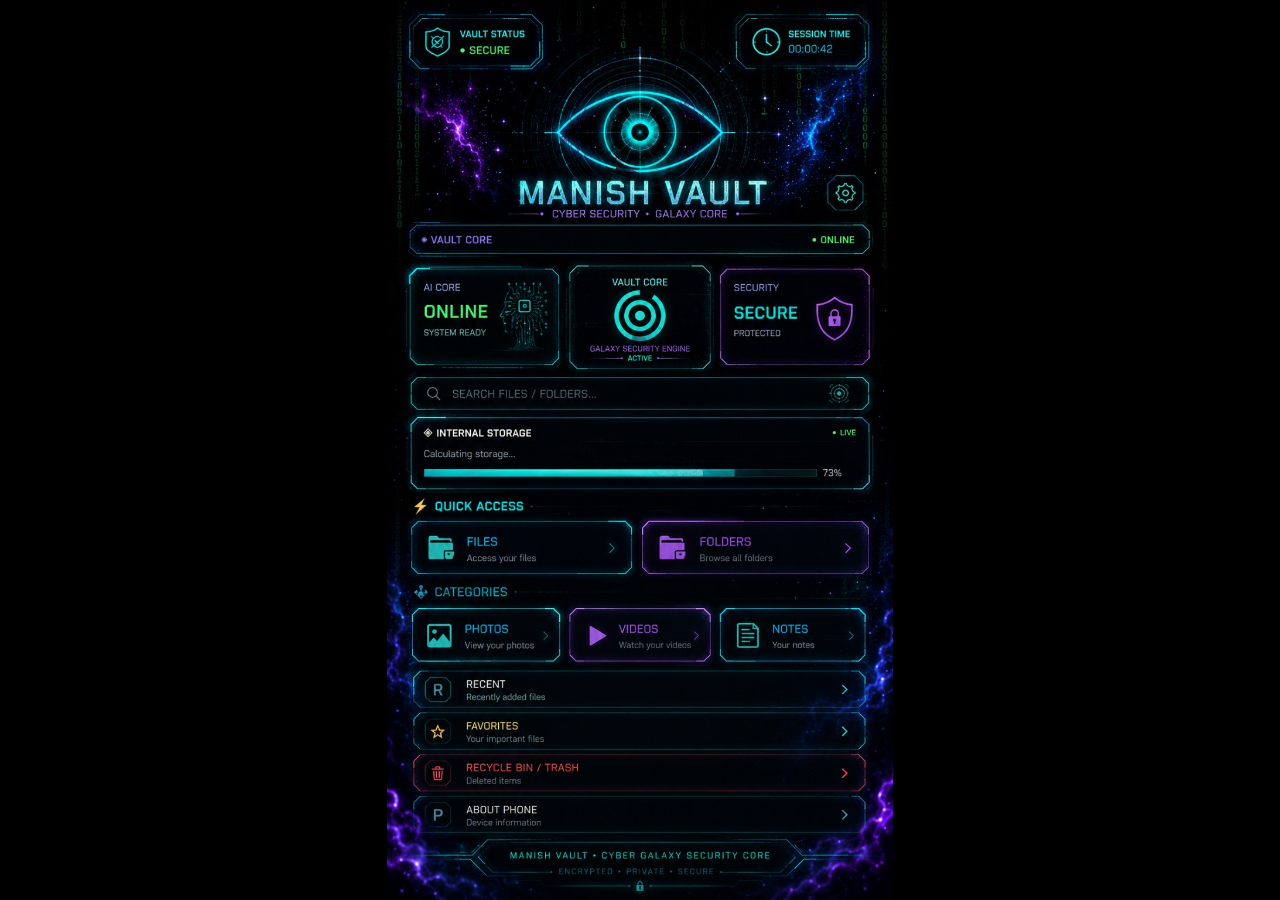
==== app/src/main/assets/home.html @ 1c550416 "Manish Vault 2.0 Android project" ====
<!DOCTYPE html>
<html lang="en">
<head>
<meta charset="UTF-8">
<meta name="viewport" content="width=device-width,initial-scale=1,maximum-scale=1,user-scalable=no,viewport-fit=cover">
<title>Manish Vault Home</title>
<style>
*{box-sizing:border-box;-webkit-tap-highlight-color:transparent}
html,body{margin:0;width:100%;height:100%;overflow:hidden;background:#000}
body{display:flex;align-items:flex-start;justify-content:center}
#screen{
 position:relative;width:100vw;height:100vh;max-width:56.25vh;max-height:177.7777778vw;
 aspect-ratio:864/1536;overflow:hidden;background:#000;
}
#design{
 position:absolute;inset:0;width:100%;height:100%;
 object-fit:fill;display:block;user-select:none;-webkit-user-drag:none;
}
.hit{
 position:absolute;display:block;border:0;background:transparent;
 padding:0;margin:0;outline:none;cursor:pointer;
}
/* All coordinates are based on the supplied 864x1536 reference image. */
#settings{left:86.5%;top:18.8%;width:9.0%;height:5.0%}
#search{left:4.5%;top:41.9%;width:91%;height:5.0%}
#files{left:4.5%;top:57.8%;width:44%;height:6.0%}
#folders{left:51%;top:57.8%;width:44.5%;height:6.0%}
#photos{left:4.5%;top:67.3%;width:29%;height:6.0%}
#videos{left:36%;top:67.3%;width:29%;height:6.0%}
#notes{left:67.5%;top:67.3%;width:28.5%;height:6.0%}
#recent{left:4.5%;top:74.3%;width:91%;height:5.0%}
#favorites{left:4.5%;top:79.1%;width:91%;height:5.0%}
#trash{left:4.5%;top:83.8%;width:91%;height:5.0%}
#about{left:4.5%;top:88.6%;width:91%;height:5.0%}
</style>
</head>
<body>
<div id="screen">
<img id="design" src="[data-uri]" alt="Manish Vault Home">

<button class="hit" id="settings" onclick="go('settings')" aria-label="Settings"></button>
<button class="hit" id="search" onclick="go('search')" aria-label="Search"></button>
<button class="hit" id="files" onclick="go('files')" aria-label="Files"></button>
<button class="hit" id="folders" onclick="go('folders')" aria-label="Folders"></button>
<button class="hit" id="photos" onclick="go('photos')" aria-label="Photos"></button>
<button class="hit" id="videos" onclick="go('videos')" aria-label="Videos"></button>
<button class="hit" id="notes" onclick="go('notes')" aria-label="Notes"></button>
<button class="hit" id="recent" onclick="go('recent')" aria-label="Recent"></button>
<button class="hit" id="favorites" onclick="go('favorites')" aria-label="Favorites"></button>
<button class="hit" id="trash" onclick="go('trash')" aria-label="Recycle Bin / Trash"></button>
<button class="hit" id="about" onclick="go('about')" aria-label="About Phone"></button>
</div>

<script>
function go(name){
  /* Sketchware WebView can intercept these custom URLs.
     Example: manishvault://photos */
  window.location.href = 'manishvault://' + name;
}
</script>
</body>
</html>
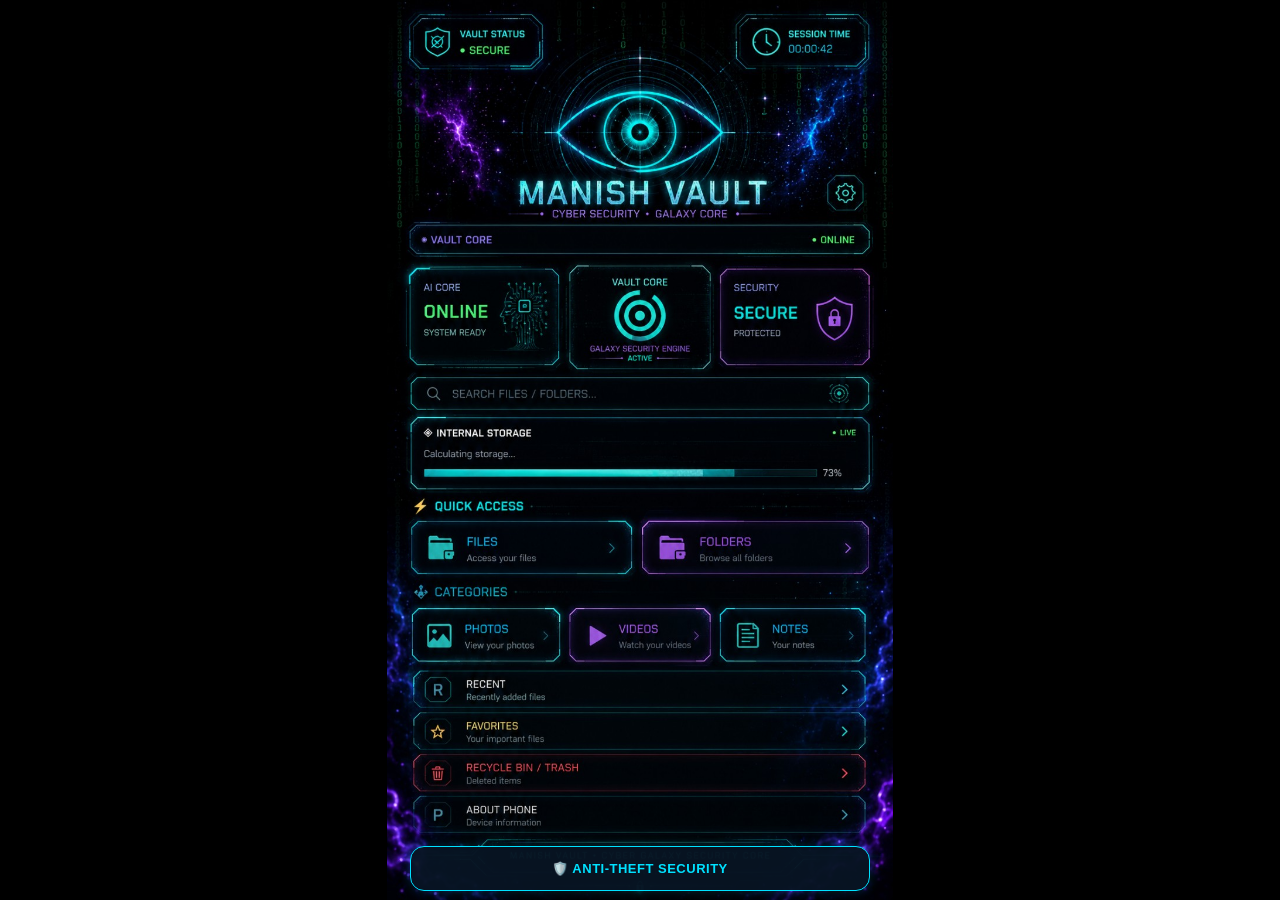
==== commit 04610d78: "Add visible Anti-Theft Security entry to vault home" ====
--- a/app/src/main/assets/home.html
+++ b/app/src/main/assets/home.html
@@ -32,6 +32,7 @@
 #favorites{left:4.5%;top:79.1%;width:91%;height:5.0%}
 #trash{left:4.5%;top:83.8%;width:91%;height:5.0%}
 #about{left:4.5%;top:88.6%;width:91%;height:5.0%}
+#antiTheft{left:4.5%;top:94.0%;width:91%;height:5.0%;border:1.5px solid #00e1ff;border-radius:14px;background:rgba(8,20,35,.96);color:#00e1ff;font:700 13px Arial,sans-serif;letter-spacing:.5px;box-shadow:0 0 12px rgba(0,225,255,.16)}
 </style>
 </head>
 <body>
@@ -49,6 +50,7 @@
 <button class="hit" id="favorites" onclick="go('favorites')" aria-label="Favorites"></button>
 <button class="hit" id="trash" onclick="go('trash')" aria-label="Recycle Bin / Trash"></button>
 <button class="hit" id="about" onclick="go('about')" aria-label="About Phone"></button>
+<button class="hit" id="antiTheft" onclick="go('antitheft')" aria-label="Anti-Theft Security">🛡️ ANTI-THEFT SECURITY</button>
 </div>
 
 <script>
